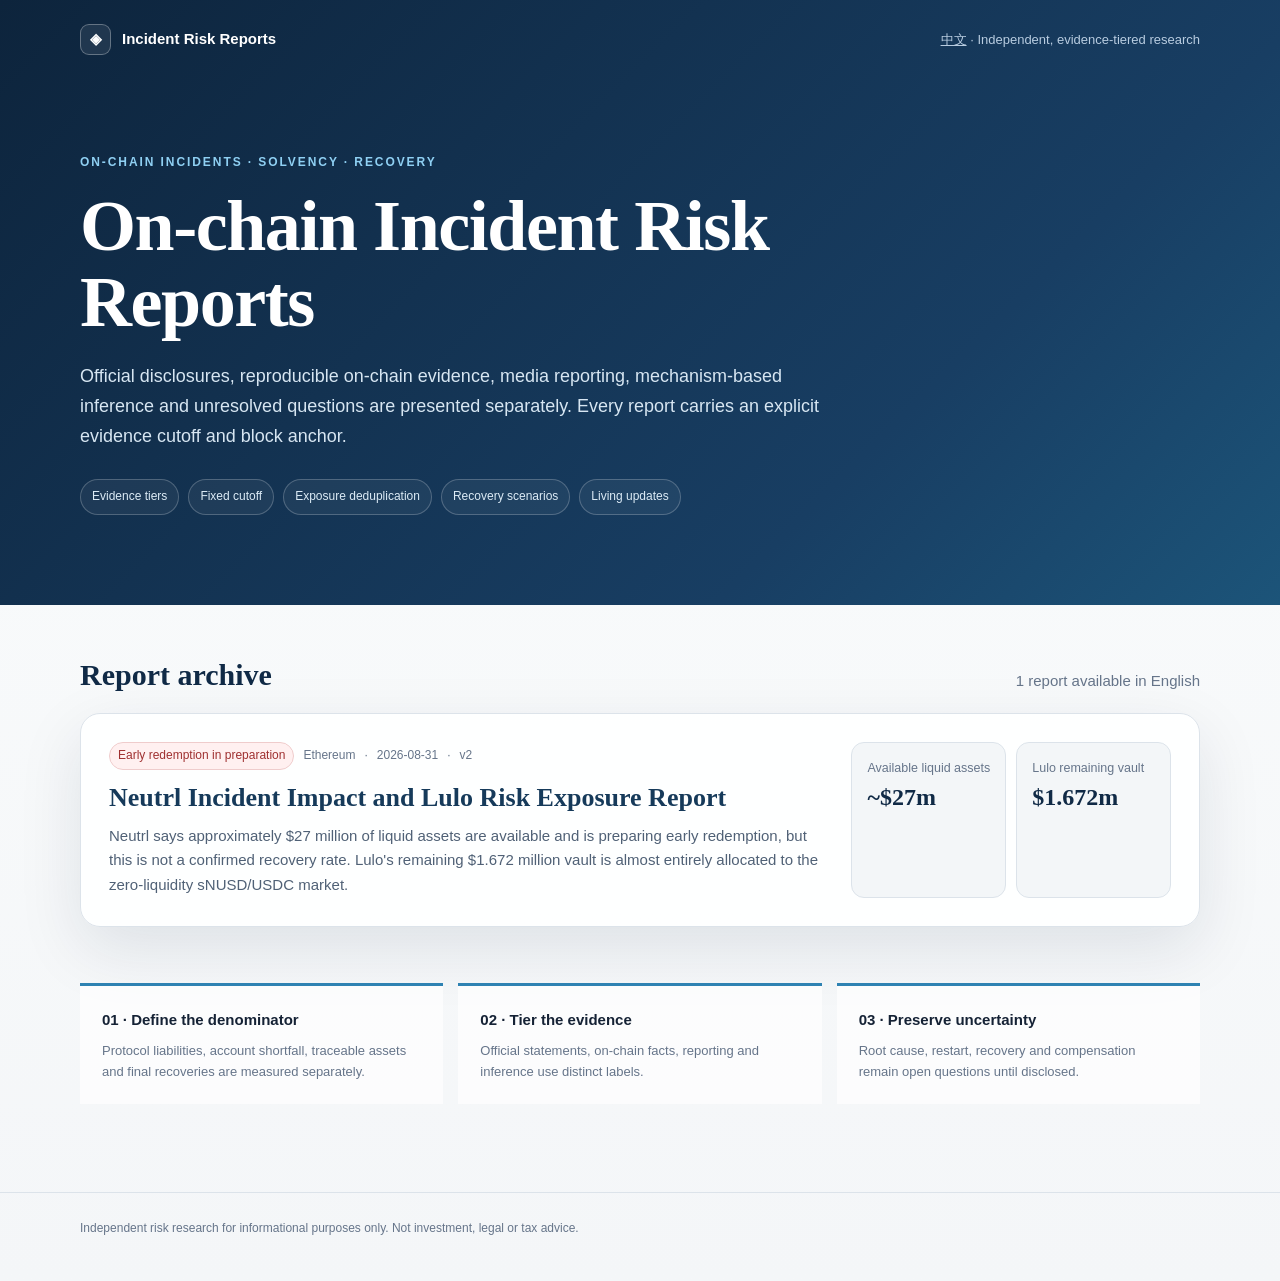
==== en/index.html @ 27485bcf "Add English report and bilingual navigation" ====
<!doctype html>
<html lang="en">
<head>
  <meta charset="utf-8">
  <meta name="viewport" content="width=device-width, initial-scale=1">
  <meta name="color-scheme" content="light">
  <title>On-chain Incident Risk Reports</title>
  <meta name="description" content="Evidence-tiered risk reports on DeFi, stablecoin and on-chain protocol incidents.">
  <meta property="og:type" content="website">
  <meta property="og:title" content="On-chain Incident Risk Reports">
  <meta property="og:description" content="Official facts, on-chain evidence, inference and unresolved questions—kept separate.">
  <meta property="og:url" content="https://sharpcx.github.io/incident-risk-reports/en/">
  <meta property="og:image" content="https://sharpcx.github.io/incident-risk-reports/assets/site-cover-en.png">
  <meta name="twitter:card" content="summary_large_image">
  <link rel="canonical" href="https://sharpcx.github.io/incident-risk-reports/en/">
  <link rel="alternate" hreflang="zh-CN" href="https://sharpcx.github.io/incident-risk-reports/">
  <link rel="alternate" hreflang="en" href="https://sharpcx.github.io/incident-risk-reports/en/">
  <link rel="alternate" hreflang="x-default" href="https://sharpcx.github.io/incident-risk-reports/">
  <link rel="icon" href="../assets/site-icon.svg" type="image/svg+xml">
  <link rel="stylesheet" href="../assets/site.css">
</head>
<body>
  <header class="hero">
    <nav class="wrap site-nav">
      <a class="brand" href="./"><span class="mark">◈</span><span>Incident Risk Reports</span></a>
      <span class="nav-note"><a href="../" style="color:inherit">中文</a> · Independent, evidence-tiered research</span>
    </nav>
    <div class="wrap hero-inner">
      <div class="eyebrow">On-chain incidents · solvency · recovery</div>
      <h1>On-chain Incident Risk Reports</h1>
      <p class="hero-copy">Official disclosures, reproducible on-chain evidence, media reporting, mechanism-based inference and unresolved questions are presented separately. Every report carries an explicit evidence cutoff and block anchor.</p>
      <div class="principles"><span>Evidence tiers</span><span>Fixed cutoff</span><span>Exposure deduplication</span><span>Recovery scenarios</span><span>Living updates</span></div>
    </div>
  </header>

  <main class="wrap">
    <div class="section-head">
      <h2>Report archive</h2>
      <p id="report-count">Loading reports…</p>
    </div>
    <div class="report-list" id="report-list" aria-live="polite"></div>

    <section class="method" aria-label="Research method">
      <article><h3>01 · Define the denominator</h3><p>Protocol liabilities, account shortfall, traceable assets and final recoveries are measured separately.</p></article>
      <article><h3>02 · Tier the evidence</h3><p>Official statements, on-chain facts, reporting and inference use distinct labels.</p></article>
      <article><h3>03 · Preserve uncertainty</h3><p>Root cause, restart, recovery and compensation remain open questions until disclosed.</p></article>
    </section>
  </main>

  <footer><div class="wrap">Independent risk research for informational purposes only. Not investment, legal or tax advice.</div></footer>

  <script>
    const list = document.querySelector('#report-list');
    const count = document.querySelector('#report-count');
    fetch(`../reports.json?v=${Date.now()}`, { cache: 'no-store' })
      .then(response => {
        if (!response.ok) throw new Error('Could not load the report archive');
        return response.json();
      })
      .then(reports => {
        reports = reports.filter(report => report.enUrl).sort((a, b) => b.date.localeCompare(a.date));
        count.textContent = `${reports.length} report${reports.length === 1 ? '' : 's'} available in English`;
        list.innerHTML = reports.map(report => `
          <a class="report-card" href="../${report.enUrl}">
            <div>
              <div class="report-meta">
                <span class="pill ${report.severity}">${report.statusEn || report.status}</span>
                <span>${report.chain}</span><span>·</span><span>${report.date}</span><span>·</span><span>${report.version}</span>
              </div>
              <h3>${report.titleEn || report.title}</h3>
              <p class="summary">${report.summaryEn || report.summary}</p>
            </div>
            <div class="metrics">
              ${(report.metricsEn || report.metrics).map(metric => `<div class="metric"><small>${metric.label}</small><b>${metric.value}</b></div>`).join('')}
            </div>
          </a>`).join('');
      })
      .catch(error => {
        count.textContent = 'Archive unavailable';
        list.innerHTML = `<p class="empty">${error.message}.</p>`;
      });
  </script>
</body>
</html>
---- assets/site.css ----
:root {
  --ink: #152235;
  --muted: #66758a;
  --line: #dce3ea;
  --paper: #ffffff;
  --wash: #f3f6f8;
  --navy: #102a46;
  --blue: #1671a8;
  --red: #b93d3d;
  --amber: #9a6105;
  --shadow: 0 22px 65px rgba(14, 34, 55, 0.1);
}

* { box-sizing: border-box; }
html { scroll-behavior: smooth; }
body {
  margin: 0;
  overflow-x: hidden;
  color: var(--ink);
  background:
    radial-gradient(circle at 90% 0, rgba(50, 137, 187, 0.12), transparent 26rem),
    linear-gradient(180deg, #eef3f6 0, #f8fafb 34rem, #f4f6f8 100%);
  font: 15px/1.65 -apple-system, BlinkMacSystemFont, "Segoe UI", "PingFang SC", "Noto Sans CJK SC", sans-serif;
}

a { color: inherit; }
.wrap { width: min(1120px, calc(100% - 40px)); margin: auto; }
.site-nav { display: flex; align-items: center; justify-content: space-between; padding: 24px 0; }
.brand { display: flex; align-items: center; gap: 11px; text-decoration: none; font-weight: 760; }
.mark { width: 31px; height: 31px; border: 1px solid rgba(255,255,255,.3); border-radius: 9px; display: grid; place-items: center; background: rgba(255,255,255,.08); }
.nav-note { color: #b8cce0; font-size: 13px; }

.hero { color: #fff; background: linear-gradient(135deg, #0d243c 0%, #183e63 70%, #1c5479 100%); }
.hero-inner { padding: 74px 0 90px; }
.eyebrow { color: #8fd0f3; font-size: 12px; font-weight: 780; letter-spacing: .16em; text-transform: uppercase; }
h1 { margin: 15px 0 22px; max-width: 880px; font: 700 clamp(40px, 6vw, 72px)/1.06 Georgia, "Songti SC", serif; letter-spacing: -.02em; }
.hero-copy { max-width: 770px; color: #d7e6f2; font-size: 18px; }
.principles { display: flex; gap: 9px; flex-wrap: wrap; margin-top: 28px; }
.principles span { padding: 7px 11px; border: 1px solid rgba(255,255,255,.22); border-radius: 999px; color: #dcebf6; font-size: 12px; background: rgba(255,255,255,.05); }

main { padding: 52px 0 88px; }
.section-head { display: flex; align-items: end; justify-content: space-between; gap: 24px; margin-bottom: 20px; }
.section-head h2 { margin: 0; color: var(--navy); font: 700 30px/1.2 Georgia, "Songti SC", serif; }
.section-head p { margin: 0; color: var(--muted); }
.report-list { display: grid; gap: 18px; }
.report-card { display: grid; grid-template-columns: minmax(0, 1fr) auto; gap: 26px; overflow: hidden; padding: 28px; border: 1px solid var(--line); border-radius: 20px; background: rgba(255,255,255,.94); box-shadow: var(--shadow); text-decoration: none; transition: transform .18s ease, border-color .18s ease; }
.report-card:hover { transform: translateY(-3px); border-color: #a8c5d8; }
.report-meta { display: flex; gap: 9px; align-items: center; flex-wrap: wrap; color: var(--muted); font-size: 12px; }
.pill { padding: 3px 8px; border-radius: 999px; background: #eef3f7; border: 1px solid var(--line); }
.pill.critical { color: #9f3030; background: #fff0f0; border-color: #efcccc; }
.report-card h3 { margin: 12px 0 9px; color: #163a5a; font: 700 26px/1.25 Georgia, "Songti SC", serif; }
.summary { max-width: 750px; margin: 0; color: #506176; }
.metrics { display: grid; grid-template-columns: repeat(2, minmax(112px, 1fr)); gap: 10px; align-self: stretch; }
.metric { min-width: 125px; padding: 15px; border: 1px solid var(--line); border-radius: 13px; background: var(--wash); }
.metric small { display: block; color: var(--muted); margin-bottom: 6px; }
.metric b { color: var(--navy); font: 700 24px/1 Georgia, serif; }
.empty { padding: 32px; color: var(--muted); border: 1px dashed #bac6d1; border-radius: 16px; text-align: center; }
.method { display: grid; grid-template-columns: repeat(3, 1fr); gap: 15px; margin-top: 56px; }
.method article { padding: 22px; border-top: 3px solid #2e82b2; background: rgba(255,255,255,.7); }
.method h3 { margin: 0 0 7px; font-size: 15px; }
.method p { margin: 0; color: var(--muted); font-size: 13px; }
footer { padding: 26px 0 42px; border-top: 1px solid var(--line); color: var(--muted); font-size: 12px; }

@media (max-width: 760px) {
  .nav-note { display: none; }
  .hero-inner { padding: 48px 0 62px; }
  .report-card { grid-template-columns: 1fr; padding: 22px; }
  .metrics { order: -1; }
  .method { grid-template-columns: 1fr; }
  .section-head { display: block; }
  .section-head p { margin-top: 6px; }
}

@media (max-width: 480px) {
  .wrap { width: min(100% - 28px, 1120px); }
  h1 { font-size: 39px; }
  .hero-copy { font-size: 16px; }
  .report-card { padding: 18px; }
  .metrics { grid-template-columns: 1fr; }
}
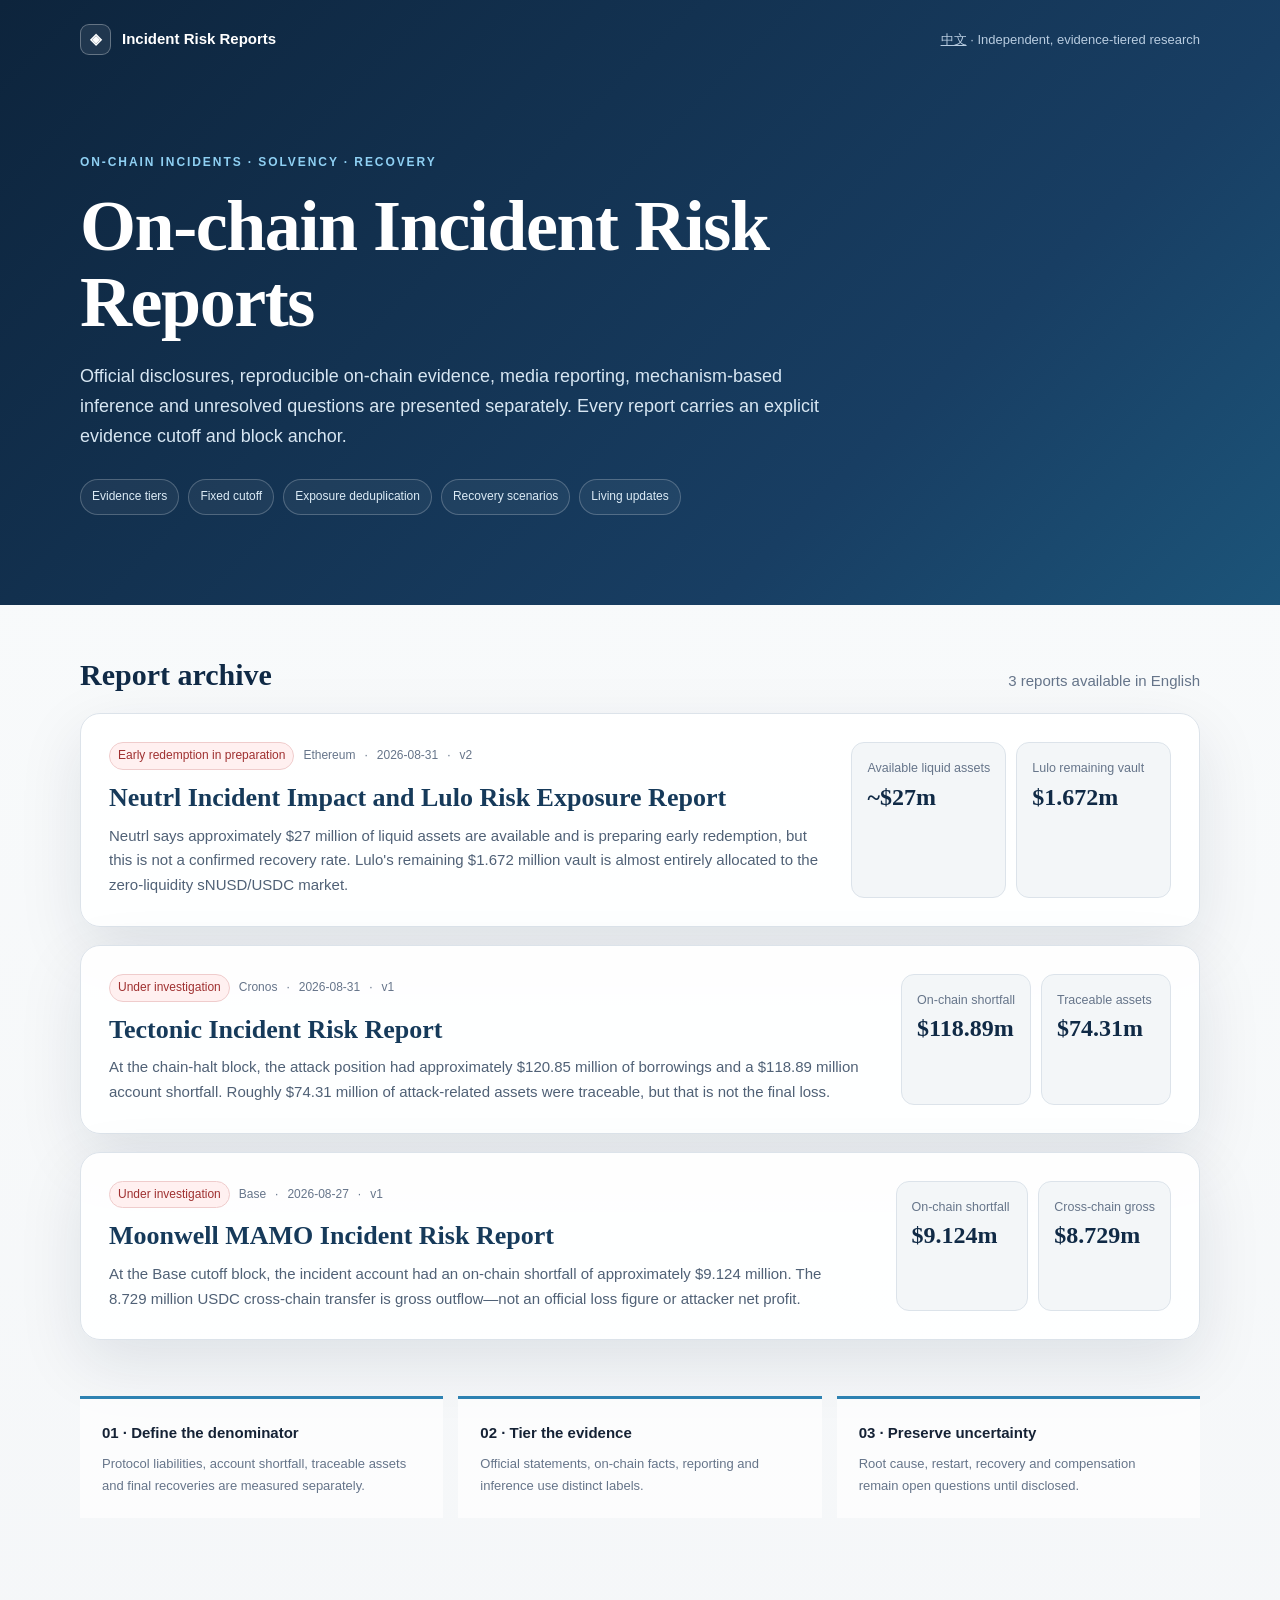
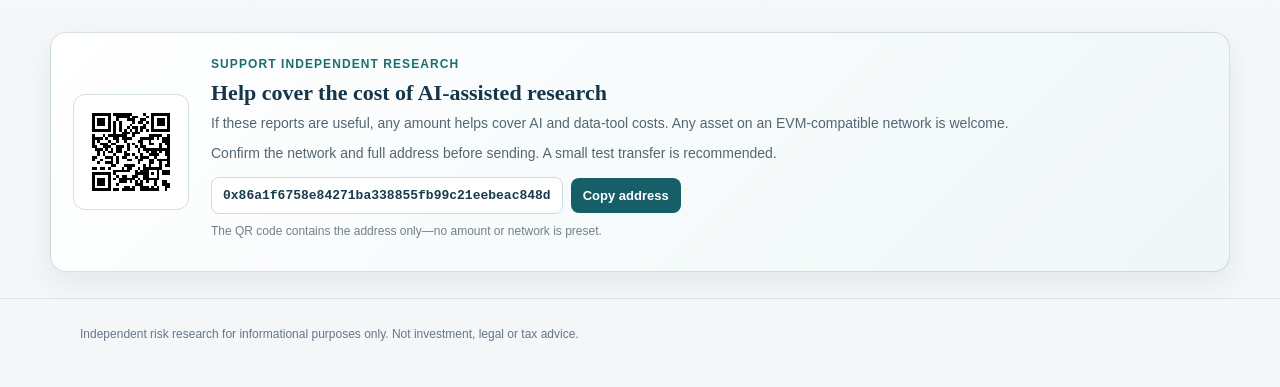
==== commit 18642f3b: "Add donation address and QR code" ====
--- a/en/index.html
+++ b/en/index.html
@@ -49,6 +49,7 @@
 
   <footer><div class="wrap">Independent risk research for informational purposes only. Not investment, legal or tax advice.</div></footer>
 
+  <script src="../assets/donation.js"></script>
   <script>
     const list = document.querySelector('#report-list');
     const count = document.querySelector('#report-count');
